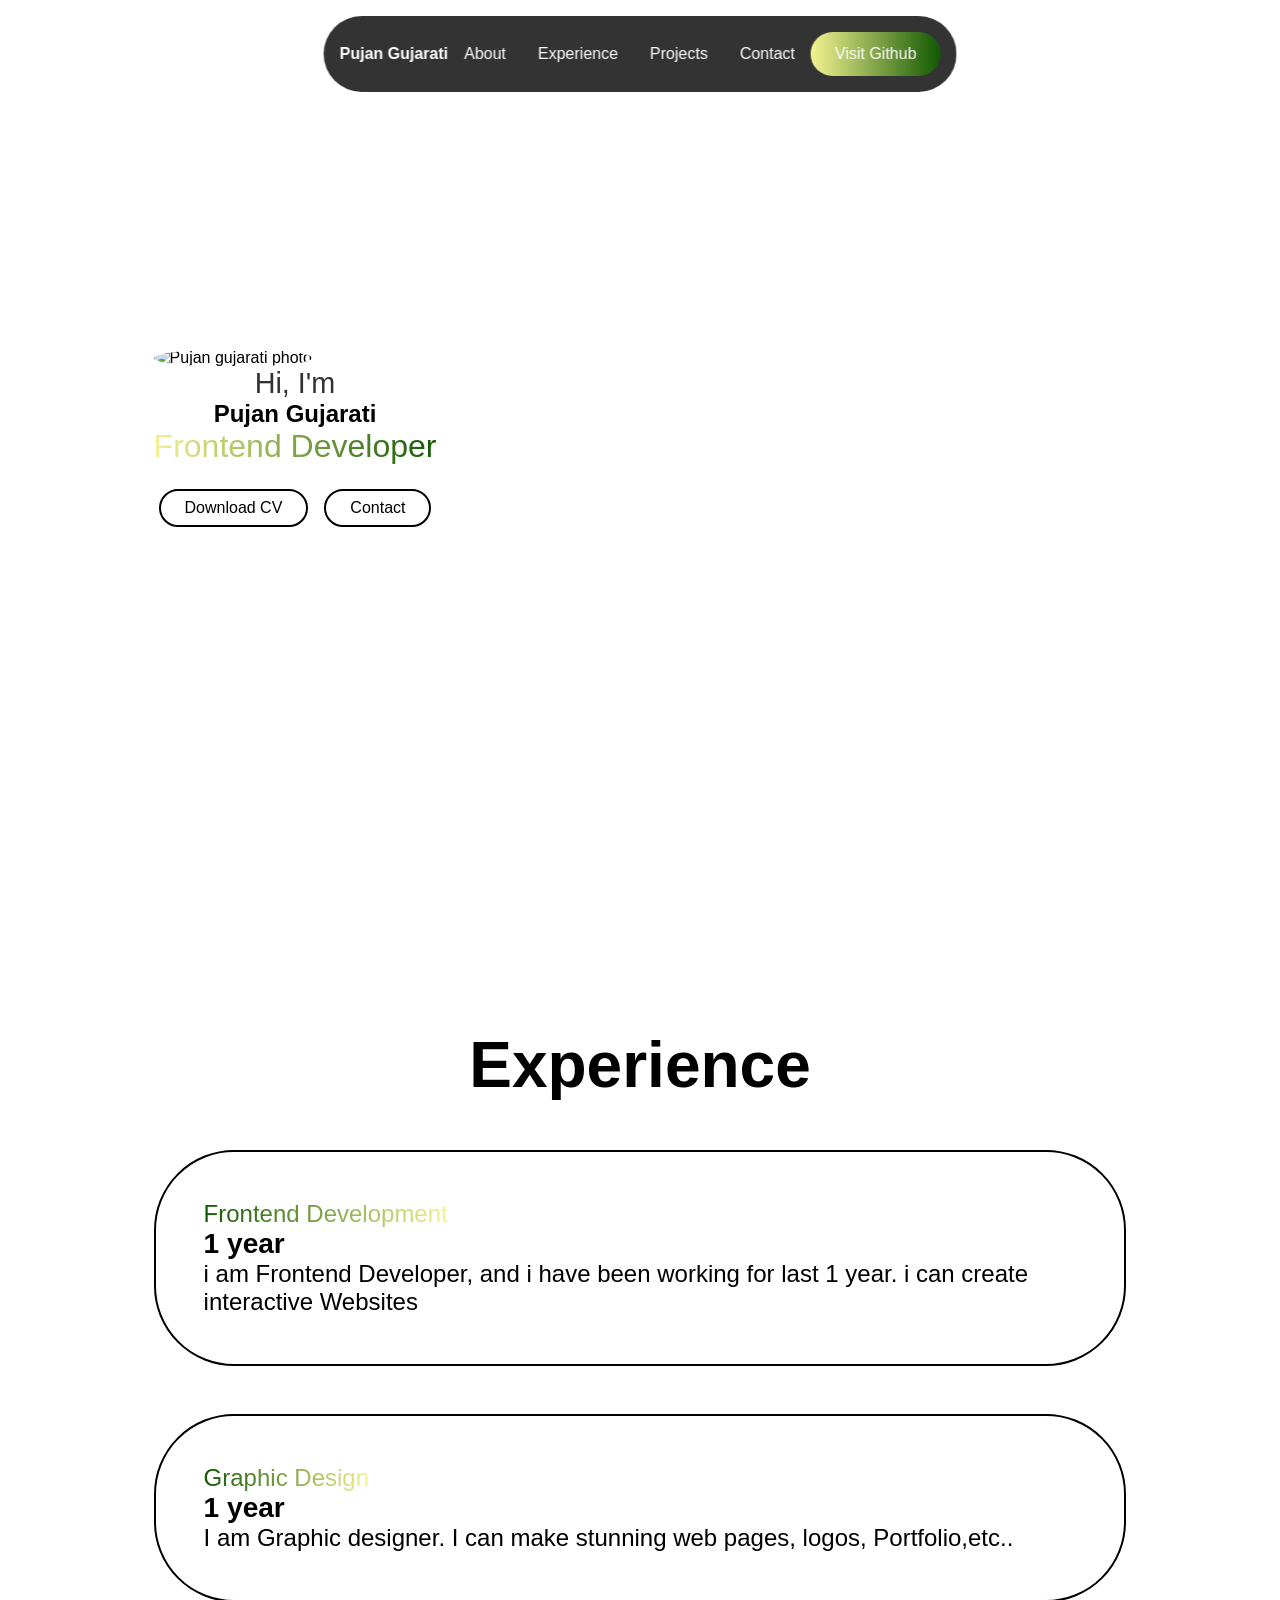
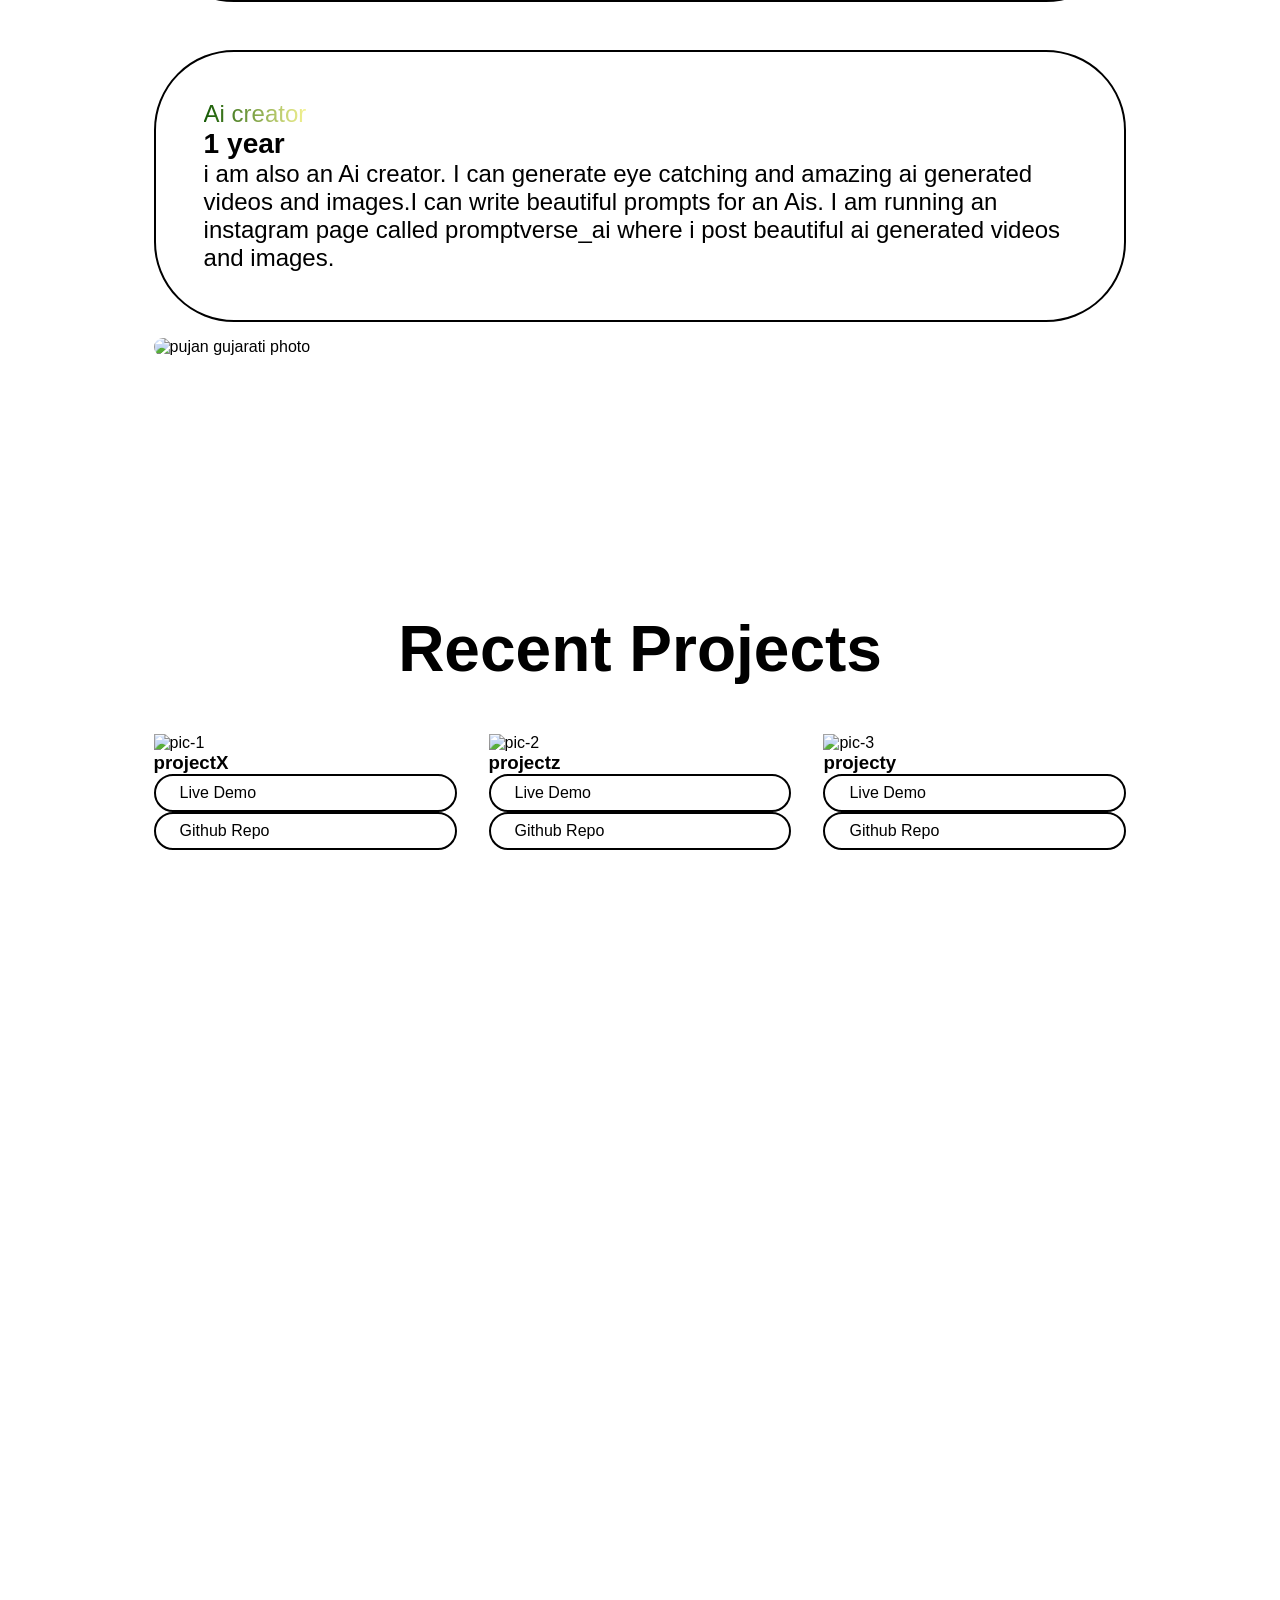
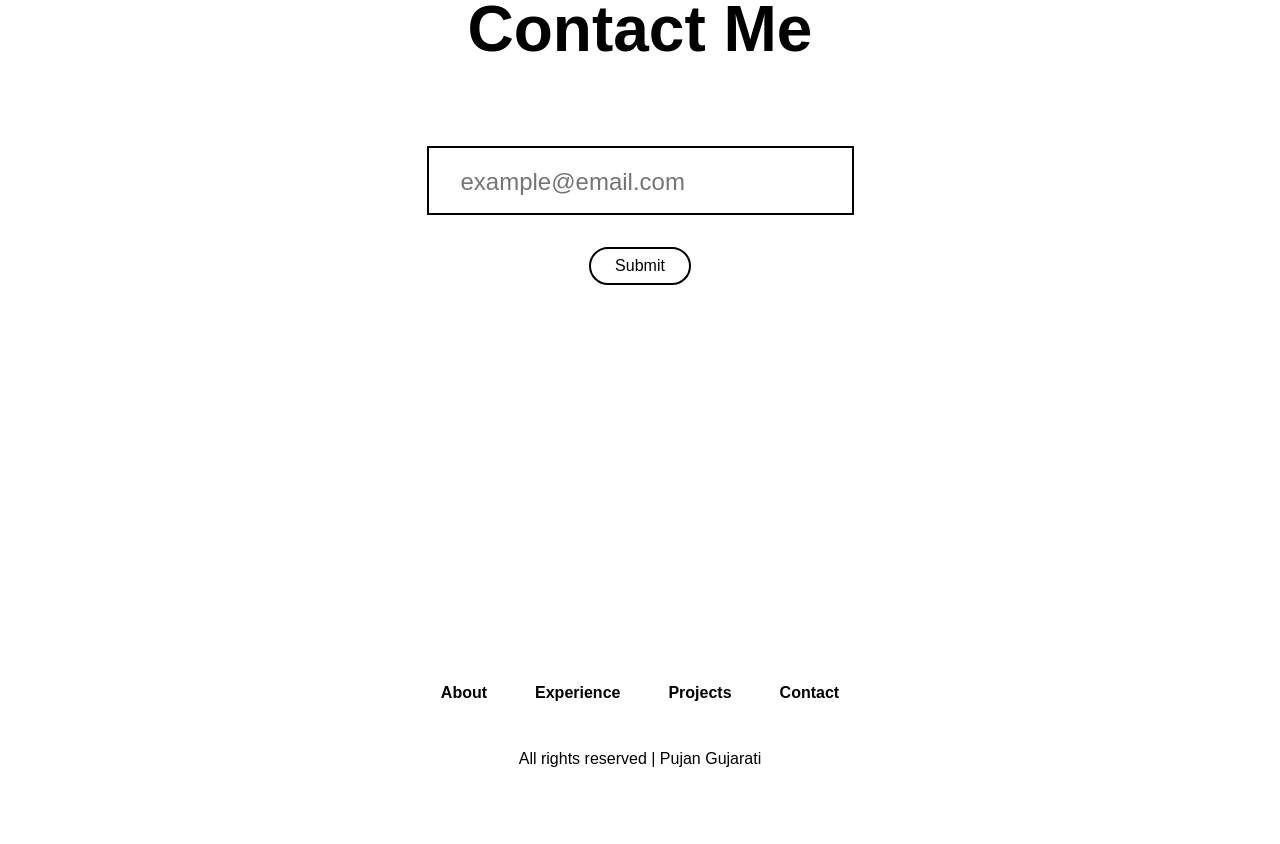
==== index.html @ d7daf7ee "ss" ====
<!DOCTYPE html>
<html lang="en">
<head>
    <meta charset="UTF-8">
    <meta name="viewport" content="width=device-width, initial-scale=1.0">
    <title>Portfolio Website</title>

    <link rel="stylesheet" href="style.css">
    <link rel="stylesheet" href="https://cdnjs.cloudflare.com/ajax/libs/font-awesome/7.0.1/css/all.min.css">
</head>

<body>

<header>
    <a href="#" class="logo">Pujan Gujarati</a>

    <ul class="nav-links">
        <li><a href="#about">About</a></li>
        <li><a href="#experience">Experience</a></li>
        <li><a href="#projects">Projects</a></li>
        <li><a href="#contact">Contact</a></li>
    </ul>

    <i class="fa-solid fa-list" id="menu-icon"></i>

    <button class="visitbtn">Visit Github</button>
</header>
<section id="about" class="about">
<div class="about-container">
    <img src="image.jpg" alt="Pujan gujarati photo">
    <div class="info-box">
        <div class="text">
        <h3>Hi, I'm</h3>
        <h2>Pujan Gujarati</h2>
        <span>Frontend Developer</span>
    </div>

    <div class="btn-group">
       <div class="btn">Download CV</div>
       <div class="btn">Contact</div>
    </div>

    <div class="socials">
        <i class="fa-brands fa-github"></i>
        <i class="fa-brands fa-linkedin"></i>

    </div>
    
</div>
</div>
</div>
</section>
<section id="experience" class="experience">
<h2 class="section-title">Experience</h2>
<div class="experience-info">
    <div class="grid">
        <div class="grid-card">

            <span>Frontend Development</span>
            <h3>1 year</h3>
            <p>i am Frontend Developer, and i have been working for last 1 year. i can create interactive Websites</p>
        </div>

        <div class="grid-card">
            
            <span>Graphic Design</span>
            <h3>1 year</h3>
            <p>I am Graphic designer. I can make stunning web pages, logos, Portfolio,etc..</p>
        </div>

        <div class="grid-card">
            
            <span>Ai creator</span>
            <h3>1 year</h3>
            <p>i am also an Ai creator. I can generate eye catching and amazing ai generated videos and images.I can write beautiful prompts for an Ais. I am running an instagram page called promptverse_ai where i post beautiful ai generated videos and images.</p>
        </div>
       </div>
       <img src="image.jpg" alt="pujan gujarati photo">
       <i class="fa-solid fa-code"></i>
       <i class="fa-solid fa-file-code"></i>
       <i class="fa-solid fa-computer"></i>
       
</div>
</section>

<section id="Projects" class="Projects">
    <h2 class="section-title">Recent Projects</h2>
    <div class="projects-grid">
        <div class="project-card">
            <img src="project-1.png" alt="pic-1">
            <h3>projectX</h3>
            <p></p>
            <div class="btn">Live Demo</div>
            <div class="btn">Github Repo</div>
        </div>

        <div class="project-card">
            <img src="project-2.png" alt="pic-2">
            <h3>projectz</h3>
            <p></p>
            <div class="btn">Live Demo</div>
            <div class="btn">Github Repo</div>
        </div>

        <div class="project-card">
            <img src="project-3.png" alt="pic-3">
            <h3>projecty</h3>
            <p></p>
            <div class="btn">Live Demo</div>
            <div class="btn">Github Repo</div>
        </div>


    </div>
</section>
<Section class="contact" id="contact">
    <div class="input-box">
        <h2 class="section-title">Contact Me</h2>
        <div class="input">
            <input type="text" placeholder="example@email.com">
            <i class="fa-solid fa-envelope"></i>
        </div>
        <div class="btn">Submit</div>
    </div>
</Section>
<footer>
    <ul>
        <li>
            <a href="#about">About</a>
        </li>
        <li>
            <a href="#experience">Experience</a>
        </li>
        <li>
            <a href="#projects">Projects</a>
        </li>
        <li>
            <a href="#contact">Contact</a>
        </li>
    </ul>
    <p class="copyright"> All rights reserved | Pujan Gujarati</p>
</footer>


<script src="script.js"></script>
</body>
</html>
---- style.css ----
* {
    margin: 0;
    padding: 0;
    box-sizing: border-box;
    font-family: 'Poppins', sans-serif;
    text-decoration: none;
    list-style: none;
    scroll-behavior: smooth;
}

/* HEADER */
header {
    position: fixed;
    top: 1rem;
    left: 50%;
    transform: translateX(-50%);
    display: flex;
    align-items: center;
    gap: 4rem;
    background: rgba(0, 0, 0, 0.8);
    backdrop-filter: blur(8px);
    padding: 0.6rem 1.5rem;
    border-radius: 3rem;
    z-index: 1000;
}

/* LOGO */
.logo {
    color: white;
    font-size: 1.3rem;
    font-weight: 600;
    white-space: nowrap;
    transition: 0.3s ease;
}

.logo:hover {
    transform: scale(1.1);
}

/* NAV LINKS */
.nav-links {
    display: flex;
    gap: 2rem;
}

.nav-links li a {
    color: white;
    font-weight: 300;
    position: relative;
}

/* underline animation */
.nav-links li a::after {
    content: "";
    position: absolute;
    left: 0;
    bottom: -6px;
    width: 0;
    height: 3px;
    background: linear-gradient(to right, rgb(17, 88, 2), rgb(245, 243, 146));
    border-radius: 5px;
    transition: 0.3s ease;
}

.nav-links li a:hover::after {
    width: 100%;
}

/* VISIT BUTTON */
.visitbtn {
    padding: 0.8rem 1.5rem;
    border-radius: 3rem;
    border: none;
    font-size: 1rem;
    font-weight: 500;
    cursor: pointer;
    white-space: nowrap;
    color: white;
    background: linear-gradient(to right,  rgb(245, 243, 146), rgb(17, 88, 2));
    transition: 0.3s ease-in-out;
}

.visitbtn:hover {
    transform: scale(1.05);
}

/* MENU ICON */
#menu-icon {
    font-size: 2rem;
    color: white;
    display: none;
}

section{
    min-height: 100vh;
    padding: 8rem 12%;
    width: 100%;
    position: relative;

}
.about{
    display: flex;
    align-items: center;
    justify-self: center;
}
.about.about-container{
    display: flex;
    justify-self: center;
    gap: 10rem;

}
.about img{
    width: 30vw;
    border-radius: 50%;
}
.info-box{
    display: flex;
    flex-direction: column;
    text-align: center;
    align-items: center;
    justify-content: center;
    gap: 1.5rem;
}
.info-box h3{
    font-size: 1.8rem;
    font-weight: 500;
    opacity: 0.8;
}
.info-box h1{
    font-size: 4rem;
    font-weight: 600;
}
.info-box span{
    background: linear-gradient(to right,  rgb(245, 243, 146), rgb(17, 88, 2));
    background-clip: text;
    color: transparent;
    font-size: 2rem;
}
.btn-group{
    display: flex;
    gap: 1rem;
}
.btn{
    border-radius: 3rem;
    padding: 0.5rem 1.5rem;
    border: 2px solid black;
    cursor: pointer;
    font-weight: 500;
    text-wrap: nowrap;
    transition: 0.2s ease-in-out;
}
.btn:hover{
    background-color: black;
    color: white;
}
    .socials i{
        font-size: 2.5rem;
        cursor: pointer;
        transition: 0.2s ease-in-out;
    }
    .socials i:hover{
        transform: scale(1.1);
    }
    .section-title{
        text-align: center;
        font-size: 4rem;
        font-weight: 600;
        margin-bottom: 3rem;
    }
    .experience-inifo{
        display: flex;
        align-items: center;
        justify-self: center;
        gap: 5rem;
    }
    .experience img{
        width: 23vw;
        border-radius: 3rem;
    }
    .grid{
        display: grid;
        grid-template-columns: repeat(2,1fr);
        gap: 2rem;
    }
    .grid-card{
        border: 2px solid black;
        border-radius: 5rem;
        padding: 3rem;
        display: flex;
        flex-direction: column;
        align-items: baseline;
        justify-content: left;
        cursor: pointer;
        transition: o.2s ease-in-out;
    }
    .grid-card:hover{
        transform: scale(1.02);
        background-color: black;
        color: white;
    }
    .grid-card{
        font-size: 1.5rem;
        margin-bottom: 1rem;
    }
    .grid-card span{
        font-size: 1,5rem;
        font-weight: 500;
        background: linear-gradient(to right, rgb(17, 88, 2), rgb(245, 243, 146));
        background-clip: text;
        color: transparent;
    }
    ::-webkit-scrollbar{
        width: 20px;
    }
       ::-webkit-scrollbar-track{
        background-color: whitesmoke;
       }
       ::-webkit-scrollbar-thumb{
        background: linear-gradient(to right, rgb(17, 88, 2), rgb(245, 243, 146));


       }
.projects-grid{
    display: grid;
    grid-template-columns: repeat(auto-fit, minmax(300px,1fr));
    gap: 2rem;
}
.projects-card{
    padding: 3rem;
    display: flex;
    flex-direction: column;
    align-items: center;
    justify-content: center;
    text-align: center;
    gap: 1.5rem;
    border: 2px solid black;
    border-radius: 3rem;
    cursor: pointer;
    transition: 0.3s ease-in-out;
}
.projects-card:hover{
    background-color: black;
    color: white;
    transform: translateY(-10)scale(1.02);

}
.projects-card img{
    width: 20vw;
    border-radius: 1rem;

}
    
.projects-card:hover .btn{
    border: 2px solid whitesmoke;
    color: white;

}
.projects-card:hover .btn:hover{
    border: 2px solid white;
    background-color: white;
    color: black;

}
.projects-card h3{
    font-size: 2rem;
    font-weight: 500;
}
.input-box{
    display: flex;
    flex-direction: column;
    align-items: center;
    justify-content: center;
    text-align: center;
    gap: 2rem;
    margin-top: 5rem;
}
.input-box input{
    position: relative;
    border: 1rem;
    border: 2px solid black;
    padding: 2rem 8rem;
    font-size:  3rem;
}
.input-boxi input::placeholder{
    font-size: 3rem;

}
.input{
    position: realative;

}
.input i{
    position: absolute;
    font-size: 4rem;
    top: 50%;
    left: 10px;
    transform: translate(50%, -50%);

}
footer{
    bottom: 0;
    left: 0;
    height: 10rem;
    width: 100%;
    display: flex;
    flex-direction: column;
    gap: 1rem;
    align-items: center;
    justify-self: center;

}
footer ul{
    display: flex;
    align-items: center;
    gap: 3rem;
}
footer ul li a{
    color: black;
    font-weight: 600;
}
.copyright{
    
font-size: 300;
margin-top: 2rem;
}
@media(max-width:1200px){
    header{
        padding: 1rem 2rem;
        gap: 2rem;

    }
    .about .about.about-container{
        gap: 3rem;
    }
    .experience-inifo{
        flex-direction: column;

    }
    .input-box input{
        padding: 2rem 5rem;
        font-size: 2.5rem;
    }
    .input input::placeholder{
        font-size: 2.5rem;
    }

}
@media(max-width:768px){
}

header{
    gap: 1rem;
    padding: 1rem 1rem;
}
header .logo{
    font-size: 1rem;

}
header .visit-btn{
    display: none;
}
.about.container{
    flex-direction: column;
}
.input-box input{
    padding: 1rem 2rem;
    font-size: 1.8rem;

}
.input-box input::placeholder{
    font-size: 1.5rem;

}
.input-box i{
    display: none;
}
.grid{
    grid-template-columns: repeat(1,1fr);
}
.experience-inifo img{
    width: 70vw;

}


@media(max-width:600px){
    header #menu-icon{
        display: block;
    }
.nav-links{
    position: absolute;
    top: 100%;
    margin-top: 1rem;
    width: 100%;
    padding: 1rem;
    color: white;
    display: flex;
    flex-direction: column;
    text-align: center;
    background-color: black;
    border-radius: 3rem;
    display: none;

}
.nav-links li{
    margin-top: 1.5rem;
    padding: 1rem;
}
.nav-links.active{
    display: block;
}
header{
    padding: 1rem 5rem;
    gap: 8rem;
}
header .logo{
    font-size: 1,5rem;
}
.about.container img{
    width: 30vw;
}
.input-box input{
    padding: 0.5rem 3rem;
    width: 30%;
    font-size: 1.5rem;
}
.input-box input::placeholder{
    font-size: 1.5rem;
}
.input-box i{
    display: none;

}
.grid{
    grid-template-columns: repeat(1,1fr);

}
.experience-info img{
    width: 70vw;
}

}
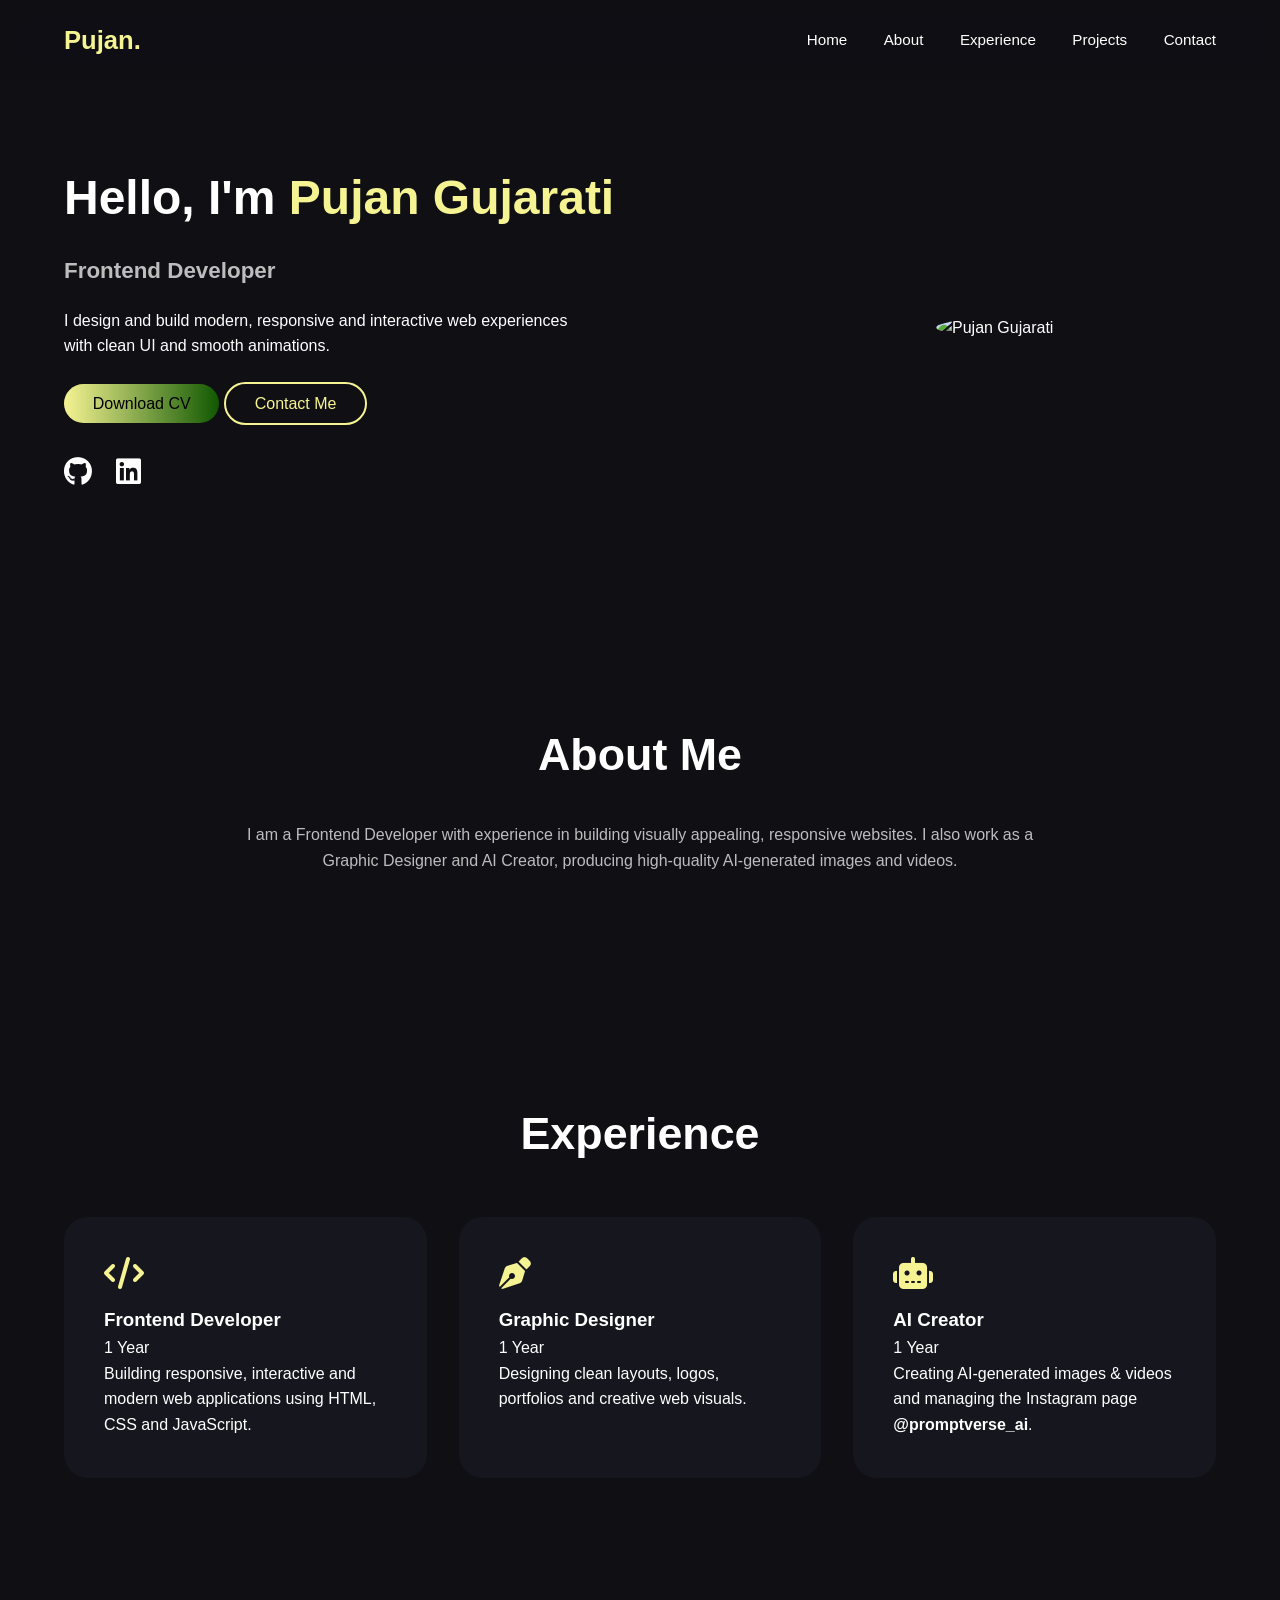
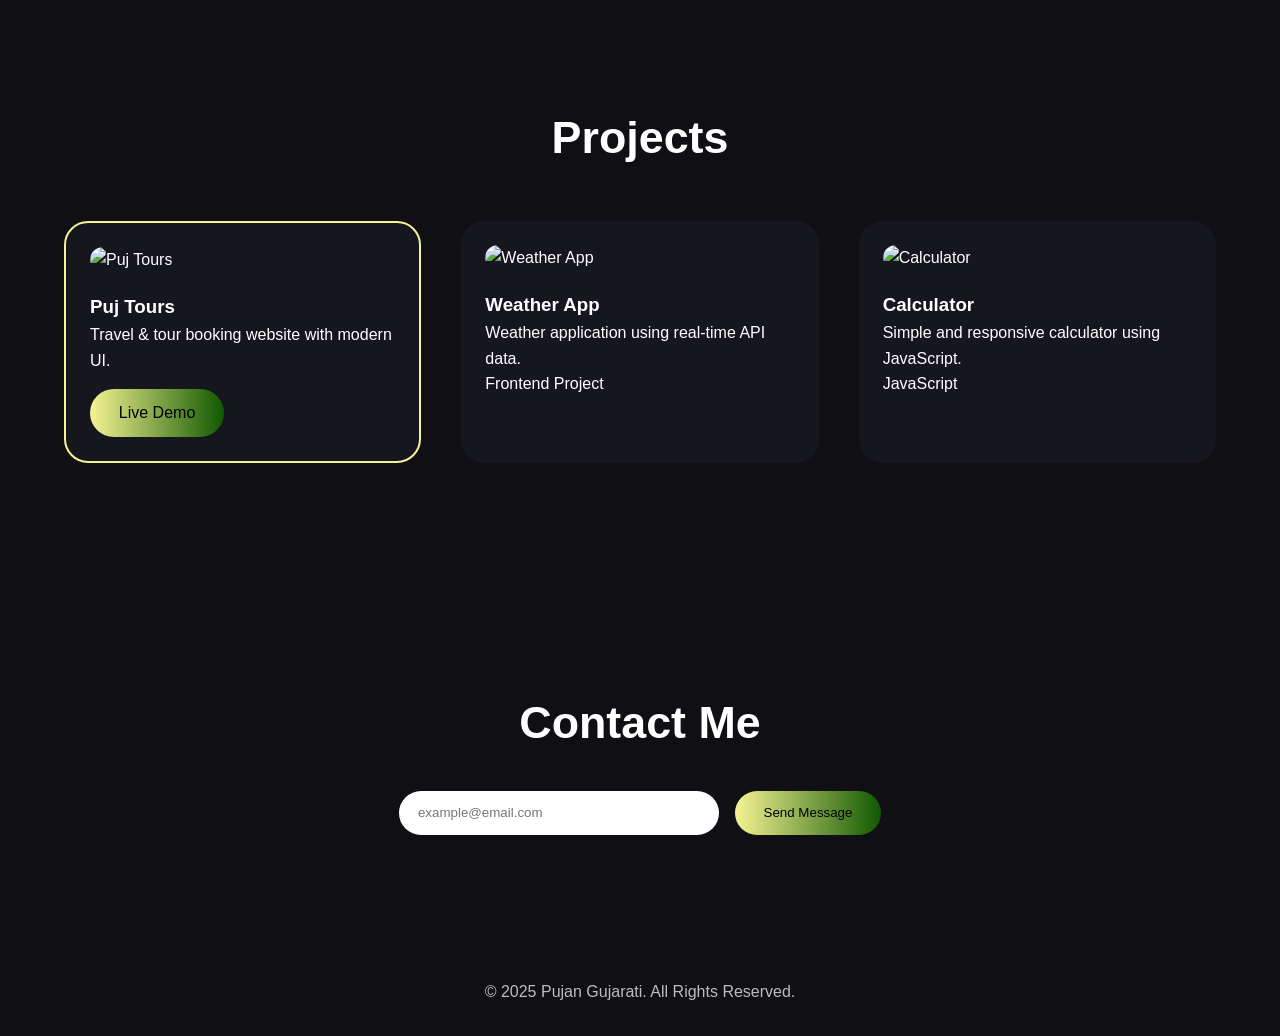
==== commit b81db67c: "ss" ====
--- a/index.html
+++ b/index.html
@@ -1,147 +1,168 @@
 <!DOCTYPE html>
 <html lang="en">
-<head>
-    <meta charset="UTF-8">
-    <meta name="viewport" content="width=device-width, initial-scale=1.0">
-    <title>Portfolio Website</title>
+  <head>
+    <meta charset="UTF-8" />
+    <meta name="viewport" content="width=device-width, initial-scale=1.0" />
+    <title>Pujan Gujarati | Frontend Developer</title>
 
-    <link rel="stylesheet" href="style.css">
-    <link rel="stylesheet" href="https://cdnjs.cloudflare.com/ajax/libs/font-awesome/7.0.1/css/all.min.css">
-</head>
+    <link rel="stylesheet" href="style.css" />
+    <link
+      rel="stylesheet"
+      href="https://cdnjs.cloudflare.com/ajax/libs/font-awesome/6.5.1/css/all.min.css"
+    />
+  </head>
+  <body>
+    <!-- HEADER -->
+    <header class="header">
+      <div class="container header-inner">
+        <div class="logo">Pujan.</div>
 
-<body>
+        <nav class="nav">
+          <a href="#home">Home</a>
+          <a href="#about">About</a>
+          <a href="#experience">Experience</a>
+          <a href="#projects">Projects</a>
+          <a href="#contact">Contact</a>
+        </nav>
 
-<header>
-    <a href="#" class="logo">Pujan Gujarati</a>
+        <i class="fa-solid fa-bars" id="menu-btn"></i>
+      </div>
+    </header>
 
-    <ul class="nav-links">
-        <li><a href="#about">About</a></li>
-        <li><a href="#experience">Experience</a></li>
-        <li><a href="#projects">Projects</a></li>
-        <li><a href="#contact">Contact</a></li>
-    </ul>
+    <!-- HERO -->
+    <section class="hero" id="home">
+      <div class="container hero-grid">
+        <div class="hero-content">
+          <h1>Hello, I'm <span>Pujan Gujarati</span></h1>
+          <h2>Frontend Developer</h2>
+          <p>
+            I design and build modern, responsive and interactive web
+            experiences with clean UI and smooth animations.
+          </p>
 
-    <i class="fa-solid fa-list" id="menu-icon"></i>
+          <div class="hero-buttons">
+            <a href="#" class="btn">Download CV</a>
+            <a href="#contact" class="btn btn-outline">Contact Me</a>
+          </div>
 
-    <button class="visitbtn">Visit Github</button>
-</header>
-<section id="about" class="about">
-<div class="about-container">
-    <img src="image.jpg" alt="Pujan gujarati photo">
-    <div class="info-box">
-        <div class="text">
-        <h3>Hi, I'm</h3>
-        <h2>Pujan Gujarati</h2>
-        <span>Frontend Developer</span>
-    </div>
-
-    <div class="btn-group">
-       <div class="btn">Download CV</div>
-       <div class="btn">Contact</div>
-    </div>
-
-    <div class="socials">
-        <i class="fa-brands fa-github"></i>
-        <i class="fa-brands fa-linkedin"></i>
-
-    </div>
-    
-</div>
-</div>
-</div>
-</section>
-<section id="experience" class="experience">
-<h2 class="section-title">Experience</h2>
-<div class="experience-info">
-    <div class="grid">
-        <div class="grid-card">
-
-            <span>Frontend Development</span>
-            <h3>1 year</h3>
-            <p>i am Frontend Developer, and i have been working for last 1 year. i can create interactive Websites</p>
+          <div class="socials">
+            <a href="#"><i class="fa-brands fa-github"></i></a>
+            <a href="#"><i class="fa-brands fa-linkedin"></i></a>
+          </div>
         </div>
 
-        <div class="grid-card">
-            
-            <span>Graphic Design</span>
-            <h3>1 year</h3>
-            <p>I am Graphic designer. I can make stunning web pages, logos, Portfolio,etc..</p>
+        <div class="hero-image">
+          <img src="image.jpg" alt="Pujan Gujarati" />
         </div>
+      </div>
+    </section>
 
-        <div class="grid-card">
-            
-            <span>Ai creator</span>
-            <h3>1 year</h3>
-            <p>i am also an Ai creator. I can generate eye catching and amazing ai generated videos and images.I can write beautiful prompts for an Ais. I am running an instagram page called promptverse_ai where i post beautiful ai generated videos and images.</p>
+    <!-- ABOUT -->
+    <section class="about" id="about">
+      <div class="container">
+        <h2 class="section-title">About Me</h2>
+        <p class="section-text">
+          I am a Frontend Developer with experience in building visually
+          appealing, responsive websites. I also work as a Graphic Designer and
+          AI Creator, producing high-quality AI-generated images and videos.
+        </p>
+      </div>
+    </section>
+
+    <!-- EXPERIENCE -->
+    <section class="experience" id="experience">
+      <div class="container">
+        <h2 class="section-title">Experience</h2>
+
+        <div class="experience-grid">
+          <div class="experience-card">
+            <i class="fa-solid fa-code"></i>
+            <h3>Frontend Developer</h3>
+            <span>1 Year</span>
+            <p>
+              Building responsive, interactive and modern web applications using
+              HTML, CSS and JavaScript.
+            </p>
+          </div>
+
+          <div class="experience-card">
+            <i class="fa-solid fa-pen-nib"></i>
+            <h3>Graphic Designer</h3>
+            <span>1 Year</span>
+            <p>
+              Designing clean layouts, logos, portfolios and creative web
+              visuals.
+            </p>
+          </div>
+
+          <div class="experience-card">
+            <i class="fa-solid fa-robot"></i>
+            <h3>AI Creator</h3>
+            <span>1 Year</span>
+            <p>
+              Creating AI-generated images & videos and managing the Instagram
+              page <b>@promptverse_ai</b>.
+            </p>
+          </div>
         </div>
-       </div>
-       <img src="image.jpg" alt="pujan gujarati photo">
-       <i class="fa-solid fa-code"></i>
-       <i class="fa-solid fa-file-code"></i>
-       <i class="fa-solid fa-computer"></i>
-       
-</div>
-</section>
+      </div>
+    </section>
 
-<section id="Projects" class="Projects">
-    <h2 class="section-title">Recent Projects</h2>
-    <div class="projects-grid">
-        <div class="project-card">
-            <img src="project-1.png" alt="pic-1">
-            <h3>projectX</h3>
-            <p></p>
-            <div class="btn">Live Demo</div>
-            <div class="btn">Github Repo</div>
+    <!-- PROJECTS -->
+    <section class="projects" id="projects">
+      <div class="container">
+        <h2 class="section-title">Projects</h2>
+
+        <div class="projects-grid">
+          <div class="project-card featured">
+            <img src="project-tours.png" alt="Puj Tours" />
+            <h3>Puj Tours</h3>
+            <p>Travel & tour booking website with modern UI.</p>
+            <a
+              href="https://puj-tour.vercel.app"
+              target="_blank"
+              class="btn btn-small"
+            >
+              Live Demo
+            </a>
+          </div>
+
+          <div class="project-card">
+            <img src="project-weather.png" alt="Weather App" />
+            <h3>Weather App</h3>
+            <p>Weather application using real-time API data.</p>
+            <span class="tag">Frontend Project</span>
+          </div>
+
+          <div class="project-card">
+            <img src="project-calculator.png" alt="Calculator" />
+            <h3>Calculator</h3>
+            <p>Simple and responsive calculator using JavaScript.</p>
+            <span class="tag">JavaScript</span>
+          </div>
         </div>
+      </div>
+    </section>
 
-        <div class="project-card">
-            <img src="project-2.png" alt="pic-2">
-            <h3>projectz</h3>
-            <p></p>
-            <div class="btn">Live Demo</div>
-            <div class="btn">Github Repo</div>
-        </div>
+    <!-- CONTACT -->
+    <section class="contact" id="contact">
+      <div class="container">
+        <h2 class="section-title">Contact Me</h2>
 
-        <div class="project-card">
-            <img src="project-3.png" alt="pic-3">
-            <h3>projecty</h3>
-            <p></p>
-            <div class="btn">Live Demo</div>
-            <div class="btn">Github Repo</div>
-        </div>
+        <form class="contact-form">
+          <input type="email" placeholder="example@email.com" required />
+          <button type="submit" class="btn">Send Message</button>
+        </form>
+      </div>
+    </section>
 
+    <!-- FOOTER -->
+    <footer class="footer">
+      <div class="container">
+        <p>© 2025 Pujan Gujarati. All Rights Reserved.</p>
+      </div>
+    </footer>
 
-    </div>
-</section>
-<Section class="contact" id="contact">
-    <div class="input-box">
-        <h2 class="section-title">Contact Me</h2>
-        <div class="input">
-            <input type="text" placeholder="example@email.com">
-            <i class="fa-solid fa-envelope"></i>
-        </div>
-        <div class="btn">Submit</div>
-    </div>
-</Section>
-<footer>
-    <ul>
-        <li>
-            <a href="#about">About</a>
-        </li>
-        <li>
-            <a href="#experience">Experience</a>
-        </li>
-        <li>
-            <a href="#projects">Projects</a>
-        </li>
-        <li>
-            <a href="#contact">Contact</a>
-        </li>
-    </ul>
-    <p class="copyright"> All rights reserved | Pujan Gujarati</p>
-</footer>
-
-
-<script src="script.js"></script>
-</body>
+    <script src="script.js"></script>
+  </body>
 </html>
--- a/style.css
+++ b/style.css
@@ -1,442 +1,290 @@
+:root {
+  --bg-dark: #0f0f14;
+  --bg-card: #16161f;
+  --primary: #f5f392;
+  --accent: #115802;
+  --text-muted: #bdbdbd;
+}
+
 * {
-    margin: 0;
-    padding: 0;
-    box-sizing: border-box;
-    font-family: 'Poppins', sans-serif;
-    text-decoration: none;
-    list-style: none;
-    scroll-behavior: smooth;
+  margin: 0;
+  padding: 0;
+  box-sizing: border-box;
+  font-family: "Poppins", sans-serif;
+}
+
+body {
+  background: var(--bg-dark);
+  color: #fff;
+  line-height: 1.6;
+}
+
+/* CONTAINER */
+.container {
+  width: 100%;
+  max-width: 1200px;
+  margin: auto;
+  padding: 0 1.5rem;
 }
 
 /* HEADER */
-header {
-    position: fixed;
-    top: 1rem;
-    left: 50%;
-    transform: translateX(-50%);
+.header {
+  position: fixed;
+  top: 0;
+  width: 100%;
+  background: rgba(15, 15, 20, 0.85);
+  backdrop-filter: blur(12px);
+  z-index: 1000;
+}
+
+.header-inner {
+  height: 80px;
+  display: flex;
+  align-items: center;
+  justify-content: space-between;
+}
+
+.logo {
+  font-size: 1.6rem;
+  font-weight: 700;
+  color: var(--primary);
+}
+
+.nav a {
+  margin-left: 2rem;
+  color: #fff;
+  text-decoration: none;
+  font-size: 0.95rem;
+  position: relative;
+}
+
+.nav a::after {
+  content: "";
+  position: absolute;
+  left: 0;
+  bottom: -6px;
+  width: 0;
+  height: 2px;
+  background: var(--primary);
+  transition: 0.3s;
+}
+
+.nav a:hover::after {
+  width: 100%;
+}
+
+#menu-btn {
+  display: none;
+  font-size: 1.8rem;
+  cursor: pointer;
+}
+
+/* SECTIONS */
+section {
+  padding: 7rem 0;
+}
+
+.section-title {
+  font-size: 2.8rem;
+  text-align: center;
+  margin-bottom: 2rem;
+}
+
+.section-text {
+  max-width: 800px;
+  margin: auto;
+  text-align: center;
+  color: var(--text-muted);
+}
+
+/* HERO */
+.hero {
+  padding-top: 10rem;
+}
+
+.hero-grid {
+  display: grid;
+  grid-template-columns: 1.1fr 0.9fr;
+  gap: 4rem;
+  align-items: center;
+}
+
+.hero-content h1 {
+  font-size: 3rem;
+  margin-bottom: 1rem;
+}
+
+.hero-content span {
+  color: var(--primary);
+}
+
+.hero-content h2 {
+  font-size: 1.4rem;
+  color: var(--text-muted);
+  margin-bottom: 1.2rem;
+}
+
+.hero-content p {
+  max-width: 520px;
+}
+
+.hero-buttons {
+  margin-top: 2rem;
+}
+
+.socials {
+  margin-top: 2rem;
+}
+
+.socials a {
+  font-size: 1.8rem;
+  margin-right: 1.2rem;
+  color: #fff;
+}
+
+.hero-image img {
+  width: 280px;
+  border-radius: 50%;
+  display: block;
+  margin-left: auto;
+  animation: float 4s ease-in-out infinite;
+}
+
+/* EXPERIENCE */
+.experience-grid {
+  margin-top: 3rem;
+  display: grid;
+  grid-template-columns: repeat(auto-fit, minmax(260px, 1fr));
+  gap: 2rem;
+}
+
+.experience-card {
+  background: var(--bg-card);
+  padding: 2.5rem;
+  border-radius: 1.5rem;
+  transition: 0.3s;
+}
+
+.experience-card:hover {
+  transform: translateY(-8px);
+}
+
+.experience-card i {
+  font-size: 2rem;
+  color: var(--primary);
+  margin-bottom: 1rem;
+}
+
+/* PROJECTS */
+.projects-grid {
+  margin-top: 3rem;
+  display: grid;
+  grid-template-columns: repeat(auto-fit, minmax(280px, 1fr));
+  gap: 2.5rem;
+}
+
+.project-card {
+  background: var(--bg-card);
+  padding: 1.5rem;
+  border-radius: 1.5rem;
+  transition: 0.3s;
+}
+
+.project-card:hover {
+  transform: translateY(-10px);
+}
+
+.project-card img {
+  width: 100%;
+  border-radius: 1rem;
+  margin-bottom: 1.2rem;
+}
+
+.featured {
+  border: 2px solid var(--primary);
+}
+
+/* CONTACT */
+.contact-form {
+  margin-top: 2rem;
+  display: flex;
+  justify-content: center;
+  gap: 1rem;
+}
+
+.contact-form input {
+  width: 320px;
+  padding: 0.9rem 1.2rem;
+  border-radius: 2rem;
+  border: none;
+}
+
+/* BUTTONS */
+.btn {
+  padding: 0.7rem 1.8rem;
+  border-radius: 2rem;
+  background: linear-gradient(90deg, var(--primary), var(--accent));
+  color: black;
+  text-decoration: none;
+  border: none;
+  cursor: pointer;
+}
+
+.btn-outline {
+  background: transparent;
+  border: 2px solid var(--primary);
+  color: var(--primary);
+}
+
+.btn-small {
+  display: inline-block;
+  margin-top: 1rem;
+}
+
+/* FOOTER */
+.footer {
+  padding: 2rem 0;
+  text-align: center;
+  color: var(--text-muted);
+}
+
+/* ANIMATION */
+@keyframes float {
+  0%, 100% { transform: translateY(0); }
+  50% { transform: translateY(-15px); }
+}
+
+/* RESPONSIVE */
+@media (max-width: 900px) {
+  .hero-grid {
+    grid-template-columns: 1fr;
+    text-align: center;
+  }
+
+  .hero-image img {
+    margin: auto;
+  }
+
+  .nav {
+    position: absolute;
+    top: 80px;
+    right: 0;
+    width: 100%;
+    background: var(--bg-card);
+    display: none;
+    flex-direction: column;
+    padding: 1.5rem 0;
+  }
+
+  .nav a {
+    margin: 1rem 0;
+  }
+
+  .nav.active {
     display: flex;
-    align-items: center;
-    gap: 4rem;
-    background: rgba(0, 0, 0, 0.8);
-    backdrop-filter: blur(8px);
-    padding: 0.6rem 1.5rem;
-    border-radius: 3rem;
-    z-index: 1000;
-}
-
-/* LOGO */
-.logo {
-    color: white;
-    font-size: 1.3rem;
-    font-weight: 600;
-    white-space: nowrap;
-    transition: 0.3s ease;
-}
-
-.logo:hover {
-    transform: scale(1.1);
-}
-
-/* NAV LINKS */
-.nav-links {
-    display: flex;
-    gap: 2rem;
-}
-
-.nav-links li a {
-    color: white;
-    font-weight: 300;
-    position: relative;
-}
-
-/* underline animation */
-.nav-links li a::after {
-    content: "";
-    position: absolute;
-    left: 0;
-    bottom: -6px;
-    width: 0;
-    height: 3px;
-    background: linear-gradient(to right, rgb(17, 88, 2), rgb(245, 243, 146));
-    border-radius: 5px;
-    transition: 0.3s ease;
-}
-
-.nav-links li a:hover::after {
-    width: 100%;
-}
-
-/* VISIT BUTTON */
-.visitbtn {
-    padding: 0.8rem 1.5rem;
-    border-radius: 3rem;
-    border: none;
-    font-size: 1rem;
-    font-weight: 500;
-    cursor: pointer;
-    white-space: nowrap;
-    color: white;
-    background: linear-gradient(to right,  rgb(245, 243, 146), rgb(17, 88, 2));
-    transition: 0.3s ease-in-out;
-}
-
-.visitbtn:hover {
-    transform: scale(1.05);
-}
-
-/* MENU ICON */
-#menu-icon {
-    font-size: 2rem;
-    color: white;
-    display: none;
-}
-
-section{
-    min-height: 100vh;
-    padding: 8rem 12%;
-    width: 100%;
-    position: relative;
-
-}
-.about{
-    display: flex;
-    align-items: center;
-    justify-self: center;
-}
-.about.about-container{
-    display: flex;
-    justify-self: center;
-    gap: 10rem;
-
-}
-.about img{
-    width: 30vw;
-    border-radius: 50%;
-}
-.info-box{
-    display: flex;
-    flex-direction: column;
-    text-align: center;
-    align-items: center;
-    justify-content: center;
-    gap: 1.5rem;
-}
-.info-box h3{
-    font-size: 1.8rem;
-    font-weight: 500;
-    opacity: 0.8;
-}
-.info-box h1{
-    font-size: 4rem;
-    font-weight: 600;
-}
-.info-box span{
-    background: linear-gradient(to right,  rgb(245, 243, 146), rgb(17, 88, 2));
-    background-clip: text;
-    color: transparent;
-    font-size: 2rem;
-}
-.btn-group{
-    display: flex;
-    gap: 1rem;
-}
-.btn{
-    border-radius: 3rem;
-    padding: 0.5rem 1.5rem;
-    border: 2px solid black;
-    cursor: pointer;
-    font-weight: 500;
-    text-wrap: nowrap;
-    transition: 0.2s ease-in-out;
-}
-.btn:hover{
-    background-color: black;
-    color: white;
-}
-    .socials i{
-        font-size: 2.5rem;
-        cursor: pointer;
-        transition: 0.2s ease-in-out;
-    }
-    .socials i:hover{
-        transform: scale(1.1);
-    }
-    .section-title{
-        text-align: center;
-        font-size: 4rem;
-        font-weight: 600;
-        margin-bottom: 3rem;
-    }
-    .experience-inifo{
-        display: flex;
-        align-items: center;
-        justify-self: center;
-        gap: 5rem;
-    }
-    .experience img{
-        width: 23vw;
-        border-radius: 3rem;
-    }
-    .grid{
-        display: grid;
-        grid-template-columns: repeat(2,1fr);
-        gap: 2rem;
-    }
-    .grid-card{
-        border: 2px solid black;
-        border-radius: 5rem;
-        padding: 3rem;
-        display: flex;
-        flex-direction: column;
-        align-items: baseline;
-        justify-content: left;
-        cursor: pointer;
-        transition: o.2s ease-in-out;
-    }
-    .grid-card:hover{
-        transform: scale(1.02);
-        background-color: black;
-        color: white;
-    }
-    .grid-card{
-        font-size: 1.5rem;
-        margin-bottom: 1rem;
-    }
-    .grid-card span{
-        font-size: 1,5rem;
-        font-weight: 500;
-        background: linear-gradient(to right, rgb(17, 88, 2), rgb(245, 243, 146));
-        background-clip: text;
-        color: transparent;
-    }
-    ::-webkit-scrollbar{
-        width: 20px;
-    }
-       ::-webkit-scrollbar-track{
-        background-color: whitesmoke;
-       }
-       ::-webkit-scrollbar-thumb{
-        background: linear-gradient(to right, rgb(17, 88, 2), rgb(245, 243, 146));
-
-
-       }
-.projects-grid{
-    display: grid;
-    grid-template-columns: repeat(auto-fit, minmax(300px,1fr));
-    gap: 2rem;
-}
-.projects-card{
-    padding: 3rem;
-    display: flex;
-    flex-direction: column;
-    align-items: center;
-    justify-content: center;
-    text-align: center;
-    gap: 1.5rem;
-    border: 2px solid black;
-    border-radius: 3rem;
-    cursor: pointer;
-    transition: 0.3s ease-in-out;
-}
-.projects-card:hover{
-    background-color: black;
-    color: white;
-    transform: translateY(-10)scale(1.02);
-
-}
-.projects-card img{
-    width: 20vw;
-    border-radius: 1rem;
-
-}
-    
-.projects-card:hover .btn{
-    border: 2px solid whitesmoke;
-    color: white;
-
-}
-.projects-card:hover .btn:hover{
-    border: 2px solid white;
-    background-color: white;
-    color: black;
-
-}
-.projects-card h3{
-    font-size: 2rem;
-    font-weight: 500;
-}
-.input-box{
-    display: flex;
-    flex-direction: column;
-    align-items: center;
-    justify-content: center;
-    text-align: center;
-    gap: 2rem;
-    margin-top: 5rem;
-}
-.input-box input{
-    position: relative;
-    border: 1rem;
-    border: 2px solid black;
-    padding: 2rem 8rem;
-    font-size:  3rem;
-}
-.input-boxi input::placeholder{
-    font-size: 3rem;
-
-}
-.input{
-    position: realative;
-
-}
-.input i{
-    position: absolute;
-    font-size: 4rem;
-    top: 50%;
-    left: 10px;
-    transform: translate(50%, -50%);
-
-}
-footer{
-    bottom: 0;
-    left: 0;
-    height: 10rem;
-    width: 100%;
-    display: flex;
-    flex-direction: column;
-    gap: 1rem;
-    align-items: center;
-    justify-self: center;
-
-}
-footer ul{
-    display: flex;
-    align-items: center;
-    gap: 3rem;
-}
-footer ul li a{
-    color: black;
-    font-weight: 600;
-}
-.copyright{
-    
-font-size: 300;
-margin-top: 2rem;
-}
-@media(max-width:1200px){
-    header{
-        padding: 1rem 2rem;
-        gap: 2rem;
-
-    }
-    .about .about.about-container{
-        gap: 3rem;
-    }
-    .experience-inifo{
-        flex-direction: column;
-
-    }
-    .input-box input{
-        padding: 2rem 5rem;
-        font-size: 2.5rem;
-    }
-    .input input::placeholder{
-        font-size: 2.5rem;
-    }
-
-}
-@media(max-width:768px){
-}
-
-header{
-    gap: 1rem;
-    padding: 1rem 1rem;
-}
-header .logo{
-    font-size: 1rem;
-
-}
-header .visit-btn{
-    display: none;
-}
-.about.container{
-    flex-direction: column;
-}
-.input-box input{
-    padding: 1rem 2rem;
-    font-size: 1.8rem;
-
-}
-.input-box input::placeholder{
-    font-size: 1.5rem;
-
-}
-.input-box i{
-    display: none;
-}
-.grid{
-    grid-template-columns: repeat(1,1fr);
-}
-.experience-inifo img{
-    width: 70vw;
-
-}
-
-
-@media(max-width:600px){
-    header #menu-icon{
-        display: block;
-    }
-.nav-links{
-    position: absolute;
-    top: 100%;
-    margin-top: 1rem;
-    width: 100%;
-    padding: 1rem;
-    color: white;
-    display: flex;
-    flex-direction: column;
-    text-align: center;
-    background-color: black;
-    border-radius: 3rem;
-    display: none;
-
-}
-.nav-links li{
-    margin-top: 1.5rem;
-    padding: 1rem;
-}
-.nav-links.active{
+  }
+
+  #menu-btn {
     display: block;
-}
-header{
-    padding: 1rem 5rem;
-    gap: 8rem;
-}
-header .logo{
-    font-size: 1,5rem;
-}
-.about.container img{
-    width: 30vw;
-}
-.input-box input{
-    padding: 0.5rem 3rem;
-    width: 30%;
-    font-size: 1.5rem;
-}
-.input-box input::placeholder{
-    font-size: 1.5rem;
-}
-.input-box i{
-    display: none;
-
-}
-.grid{
-    grid-template-columns: repeat(1,1fr);
-
-}
-.experience-info img{
-    width: 70vw;
-}
-
-}
+  }
+}
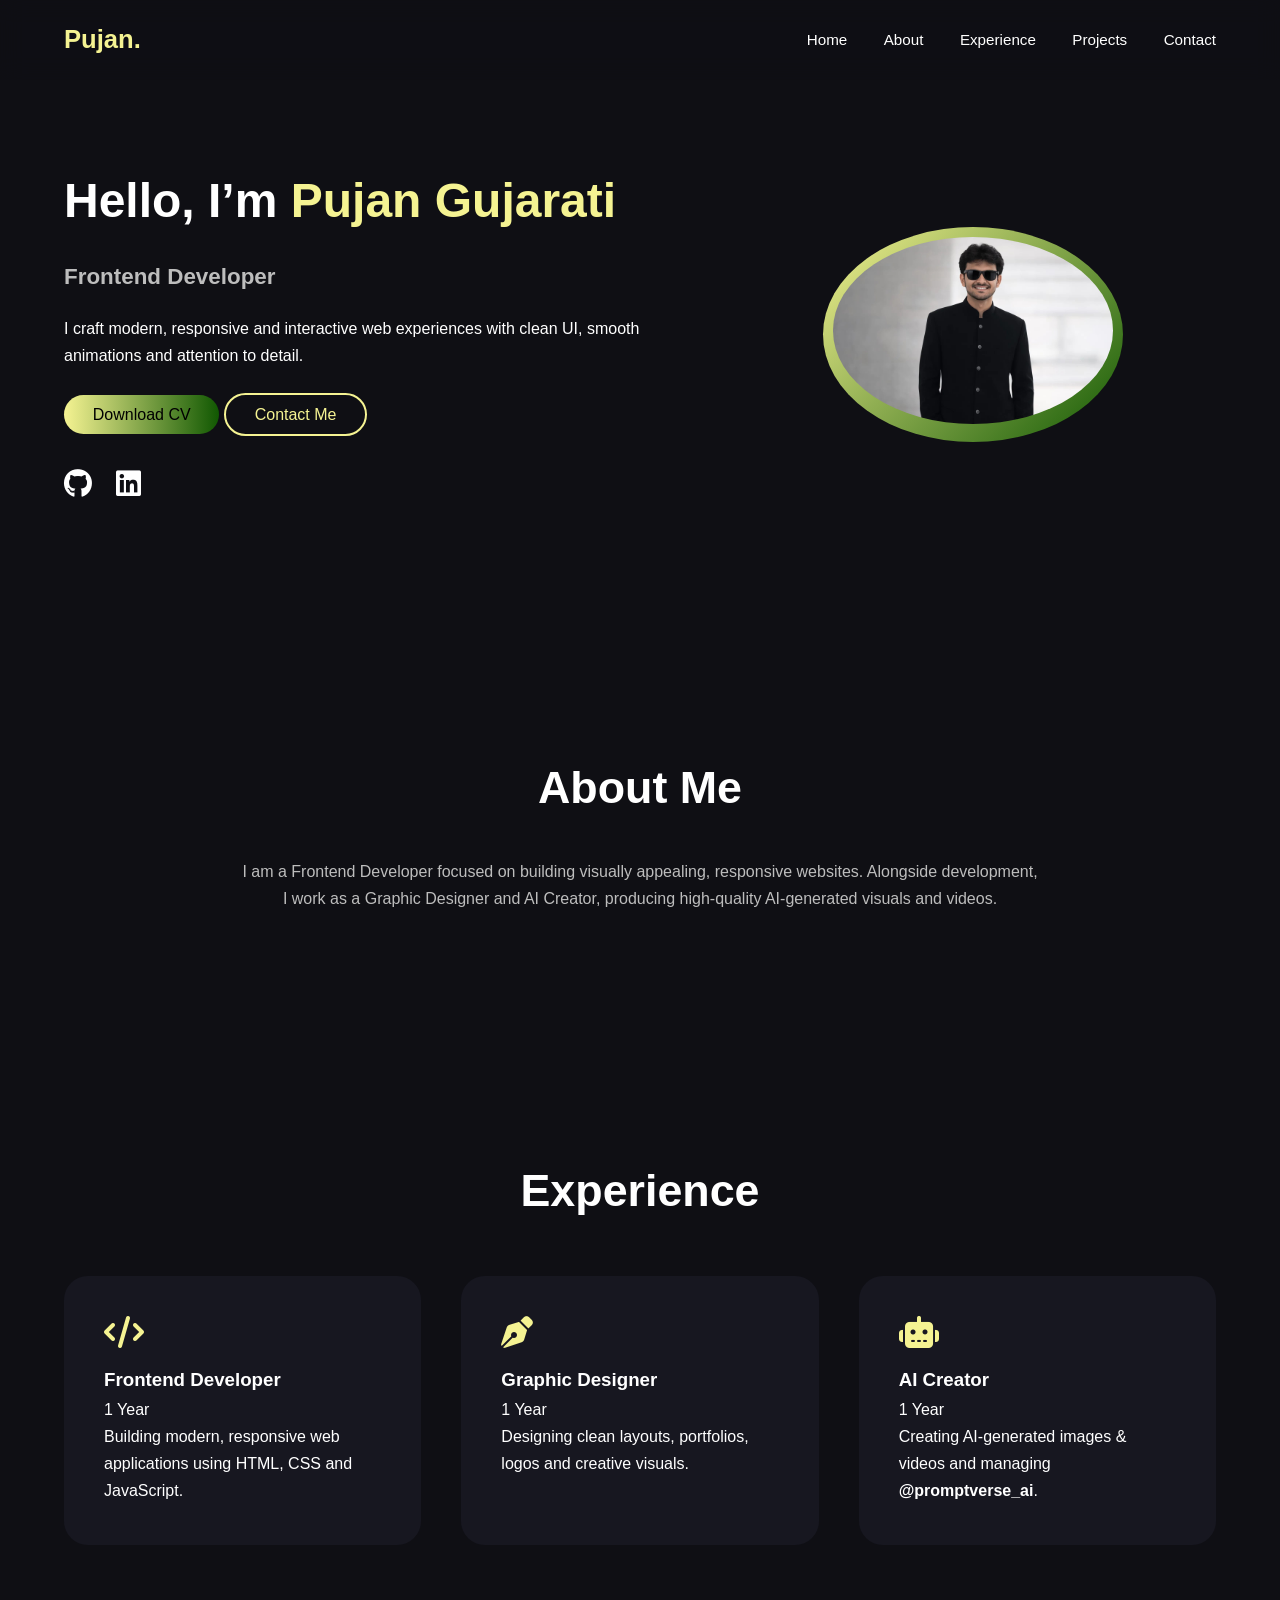
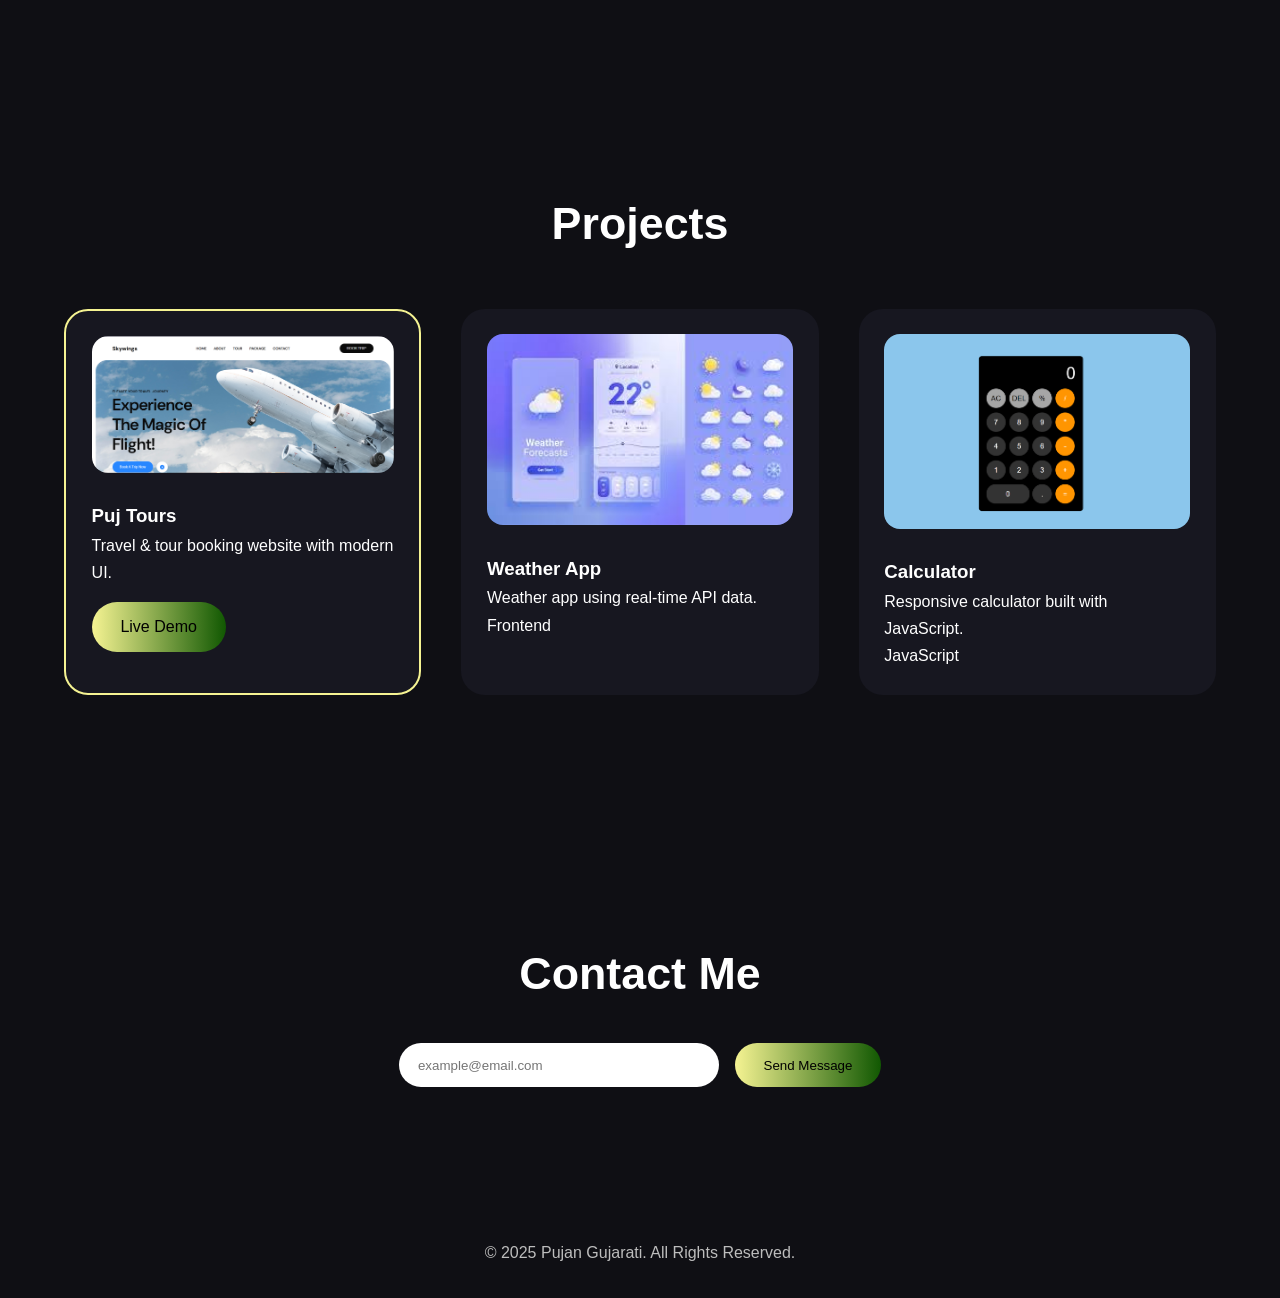
==== commit 4608f640: "ss" ====
--- a/index.html
+++ b/index.html
@@ -32,12 +32,12 @@
     <!-- HERO -->
     <section class="hero" id="home">
       <div class="container hero-grid">
-        <div class="hero-content">
-          <h1>Hello, I'm <span>Pujan Gujarati</span></h1>
+        <div class="hero-content reveal">
+          <h1>Hello, I’m <span>Pujan Gujarati</span></h1>
           <h2>Frontend Developer</h2>
           <p>
-            I design and build modern, responsive and interactive web
-            experiences with clean UI and smooth animations.
+            I craft modern, responsive and interactive web experiences with
+            clean UI, smooth animations and attention to detail.
           </p>
 
           <div class="hero-buttons">
@@ -51,20 +51,23 @@
           </div>
         </div>
 
-        <div class="hero-image">
-          <img src="image.jpg" alt="Pujan Gujarati" />
+        <div class="hero-image reveal">
+          <div class="image-ring">
+            <img src="./pujan gujarati.jpg" alt="Pujan Gujarati" />
+          </div>
         </div>
       </div>
     </section>
 
     <!-- ABOUT -->
-    <section class="about" id="about">
-      <div class="container">
+    <section class="about">
+      <div class="container reveal">
         <h2 class="section-title">About Me</h2>
         <p class="section-text">
-          I am a Frontend Developer with experience in building visually
-          appealing, responsive websites. I also work as a Graphic Designer and
-          AI Creator, producing high-quality AI-generated images and videos.
+          I am a Frontend Developer focused on building visually appealing,
+          responsive websites. Alongside development, I work as a Graphic
+          Designer and AI Creator, producing high-quality AI-generated visuals
+          and videos.
         </p>
       </div>
     </section>
@@ -72,36 +75,35 @@
     <!-- EXPERIENCE -->
     <section class="experience" id="experience">
       <div class="container">
-        <h2 class="section-title">Experience</h2>
+        <h2 class="section-title reveal">Experience</h2>
 
         <div class="experience-grid">
-          <div class="experience-card">
+          <div class="experience-card reveal">
             <i class="fa-solid fa-code"></i>
             <h3>Frontend Developer</h3>
             <span>1 Year</span>
             <p>
-              Building responsive, interactive and modern web applications using
-              HTML, CSS and JavaScript.
+              Building modern, responsive web applications using HTML, CSS and
+              JavaScript.
             </p>
           </div>
 
-          <div class="experience-card">
+          <div class="experience-card reveal">
             <i class="fa-solid fa-pen-nib"></i>
             <h3>Graphic Designer</h3>
             <span>1 Year</span>
             <p>
-              Designing clean layouts, logos, portfolios and creative web
-              visuals.
+              Designing clean layouts, portfolios, logos and creative visuals.
             </p>
           </div>
 
-          <div class="experience-card">
+          <div class="experience-card reveal">
             <i class="fa-solid fa-robot"></i>
             <h3>AI Creator</h3>
             <span>1 Year</span>
             <p>
-              Creating AI-generated images & videos and managing the Instagram
-              page <b>@promptverse_ai</b>.
+              Creating AI-generated images & videos and managing
+              <b>@promptverse_ai</b>.
             </p>
           </div>
         </div>
@@ -111,33 +113,32 @@
     <!-- PROJECTS -->
     <section class="projects" id="projects">
       <div class="container">
-        <h2 class="section-title">Projects</h2>
+        <h2 class="section-title reveal">Projects</h2>
 
         <div class="projects-grid">
-          <div class="project-card featured">
-            <img src="project-tours.png" alt="Puj Tours" />
+          <div class="project-card featured reveal">
+            <img src="./tour.png" alt="Puj Tours" />
             <h3>Puj Tours</h3>
             <p>Travel & tour booking website with modern UI.</p>
             <a
               href="https://puj-tour.vercel.app"
               target="_blank"
               class="btn btn-small"
+              >Live Demo</a
             >
-              Live Demo
-            </a>
           </div>
 
-          <div class="project-card">
-            <img src="project-weather.png" alt="Weather App" />
+          <div class="project-card reveal">
+            <img src="./weather.jpg" alt="Weather App" />
             <h3>Weather App</h3>
-            <p>Weather application using real-time API data.</p>
-            <span class="tag">Frontend Project</span>
+            <p>Weather app using real-time API data.</p>
+            <span class="tag">Frontend</span>
           </div>
 
-          <div class="project-card">
-            <img src="project-calculator.png" alt="Calculator" />
+          <div class="project-card reveal">
+            <img src="./calculator.png" alt="Calculator" />
             <h3>Calculator</h3>
-            <p>Simple and responsive calculator using JavaScript.</p>
+            <p>Responsive calculator built with JavaScript.</p>
             <span class="tag">JavaScript</span>
           </div>
         </div>
@@ -146,17 +147,16 @@
 
     <!-- CONTACT -->
     <section class="contact" id="contact">
-      <div class="container">
+      <div class="container reveal">
         <h2 class="section-title">Contact Me</h2>
 
         <form class="contact-form">
           <input type="email" placeholder="example@email.com" required />
-          <button type="submit" class="btn">Send Message</button>
+          <button class="btn">Send Message</button>
         </form>
       </div>
     </section>
 
-    <!-- FOOTER -->
     <footer class="footer">
       <div class="container">
         <p>© 2025 Pujan Gujarati. All Rights Reserved.</p>
--- a/style.css
+++ b/style.css
@@ -1,9 +1,9 @@
 :root {
-  --bg-dark: #0f0f14;
-  --bg-card: #16161f;
+  --bg: #0f0f14;
+  --card: #171720;
   --primary: #f5f392;
   --accent: #115802;
-  --text-muted: #bdbdbd;
+  --muted: #bdbdbd;
 }
 
 * {
@@ -14,14 +14,13 @@
 }
 
 body {
-  background: var(--bg-dark);
+  background: var(--bg);
   color: #fff;
-  line-height: 1.6;
+  line-height: 1.7;
 }
 
 /* CONTAINER */
 .container {
-  width: 100%;
   max-width: 1200px;
   margin: auto;
   padding: 0 1.5rem;
@@ -32,7 +31,7 @@
   position: fixed;
   top: 0;
   width: 100%;
-  background: rgba(15, 15, 20, 0.85);
+  background: rgba(15,15,20,0.9);
   backdrop-filter: blur(12px);
   z-index: 1000;
 }
@@ -66,7 +65,7 @@
   width: 0;
   height: 2px;
   background: var(--primary);
-  transition: 0.3s;
+  transition: .3s;
 }
 
 .nav a:hover::after {
@@ -76,12 +75,11 @@
 #menu-btn {
   display: none;
   font-size: 1.8rem;
-  cursor: pointer;
 }
 
 /* SECTIONS */
 section {
-  padding: 7rem 0;
+  padding: 7.5rem 0;
 }
 
 .section-title {
@@ -94,7 +92,7 @@
   max-width: 800px;
   margin: auto;
   text-align: center;
-  color: var(--text-muted);
+  color: var(--muted);
 }
 
 /* HERO */
@@ -105,7 +103,7 @@
 .hero-grid {
   display: grid;
   grid-template-columns: 1.1fr 0.9fr;
-  gap: 4rem;
+  gap: 4.5rem;
   align-items: center;
 }
 
@@ -120,12 +118,8 @@
 
 .hero-content h2 {
   font-size: 1.4rem;
-  color: var(--text-muted);
+  color: var(--muted);
   margin-bottom: 1.2rem;
-}
-
-.hero-content p {
-  max-width: 520px;
 }
 
 .hero-buttons {
@@ -142,31 +136,42 @@
   color: #fff;
 }
 
-.hero-image img {
+/* HERO IMAGE FIX */
+.hero-image {
+  display: flex;
+  justify-content: center;
+}
+
+.image-ring {
+  padding: 10px;
+  border-radius: 50%;
+  background: linear-gradient(135deg, var(--primary), var(--accent));
+  animation: float 4s ease-in-out infinite;
+}
+
+.image-ring img {
   width: 280px;
   border-radius: 50%;
-  display: block;
-  margin-left: auto;
-  animation: float 4s ease-in-out infinite;
+  background: var(--bg);
 }
 
 /* EXPERIENCE */
 .experience-grid {
   margin-top: 3rem;
   display: grid;
-  grid-template-columns: repeat(auto-fit, minmax(260px, 1fr));
-  gap: 2rem;
+  grid-template-columns: repeat(auto-fit, minmax(260px,1fr));
+  gap: 2.5rem;
 }
 
 .experience-card {
-  background: var(--bg-card);
+  background: var(--card);
   padding: 2.5rem;
   border-radius: 1.5rem;
-  transition: 0.3s;
+  transition: .3s;
 }
 
 .experience-card:hover {
-  transform: translateY(-8px);
+  transform: translateY(-10px);
 }
 
 .experience-card i {
@@ -179,19 +184,19 @@
 .projects-grid {
   margin-top: 3rem;
   display: grid;
-  grid-template-columns: repeat(auto-fit, minmax(280px, 1fr));
+  grid-template-columns: repeat(auto-fit, minmax(280px,1fr));
   gap: 2.5rem;
 }
 
 .project-card {
-  background: var(--bg-card);
-  padding: 1.5rem;
+  background: var(--card);
+  padding: 1.6rem;
   border-radius: 1.5rem;
-  transition: 0.3s;
+  transition: .3s;
 }
 
 .project-card:hover {
-  transform: translateY(-10px);
+  transform: translateY(-12px);
 }
 
 .project-card img {
@@ -225,9 +230,14 @@
   border-radius: 2rem;
   background: linear-gradient(90deg, var(--primary), var(--accent));
   color: black;
-  text-decoration: none;
   border: none;
   cursor: pointer;
+  text-decoration: none;
+  transition: .3s;
+}
+
+.btn:hover {
+  transform: translateY(-4px);
 }
 
 .btn-outline {
@@ -237,21 +247,33 @@
 }
 
 .btn-small {
+  margin-top: 1rem;
   display: inline-block;
-  margin-top: 1rem;
 }
 
 /* FOOTER */
 .footer {
   padding: 2rem 0;
   text-align: center;
-  color: var(--text-muted);
-}
-
-/* ANIMATION */
+  color: var(--muted);
+}
+
+/* REVEAL ANIMATION */
+.reveal {
+  opacity: 0;
+  transform: translateY(30px);
+  transition: .8s ease;
+}
+
+.reveal.active {
+  opacity: 1;
+  transform: translateY(0);
+}
+
+/* FLOAT */
 @keyframes float {
-  0%, 100% { transform: translateY(0); }
-  50% { transform: translateY(-15px); }
+  0%,100% { transform: translateY(0); }
+  50% { transform: translateY(-14px); }
 }
 
 /* RESPONSIVE */
@@ -261,29 +283,24 @@
     text-align: center;
   }
 
-  .hero-image img {
-    margin: auto;
-  }
-
   .nav {
     position: absolute;
     top: 80px;
-    right: 0;
     width: 100%;
-    background: var(--bg-card);
+    background: var(--card);
     display: none;
     flex-direction: column;
     padding: 1.5rem 0;
   }
 
+  .nav.active {
+    display: flex;
+  }
+
   .nav a {
     margin: 1rem 0;
   }
 
-  .nav.active {
-    display: flex;
-  }
-
   #menu-btn {
     display: block;
   }
